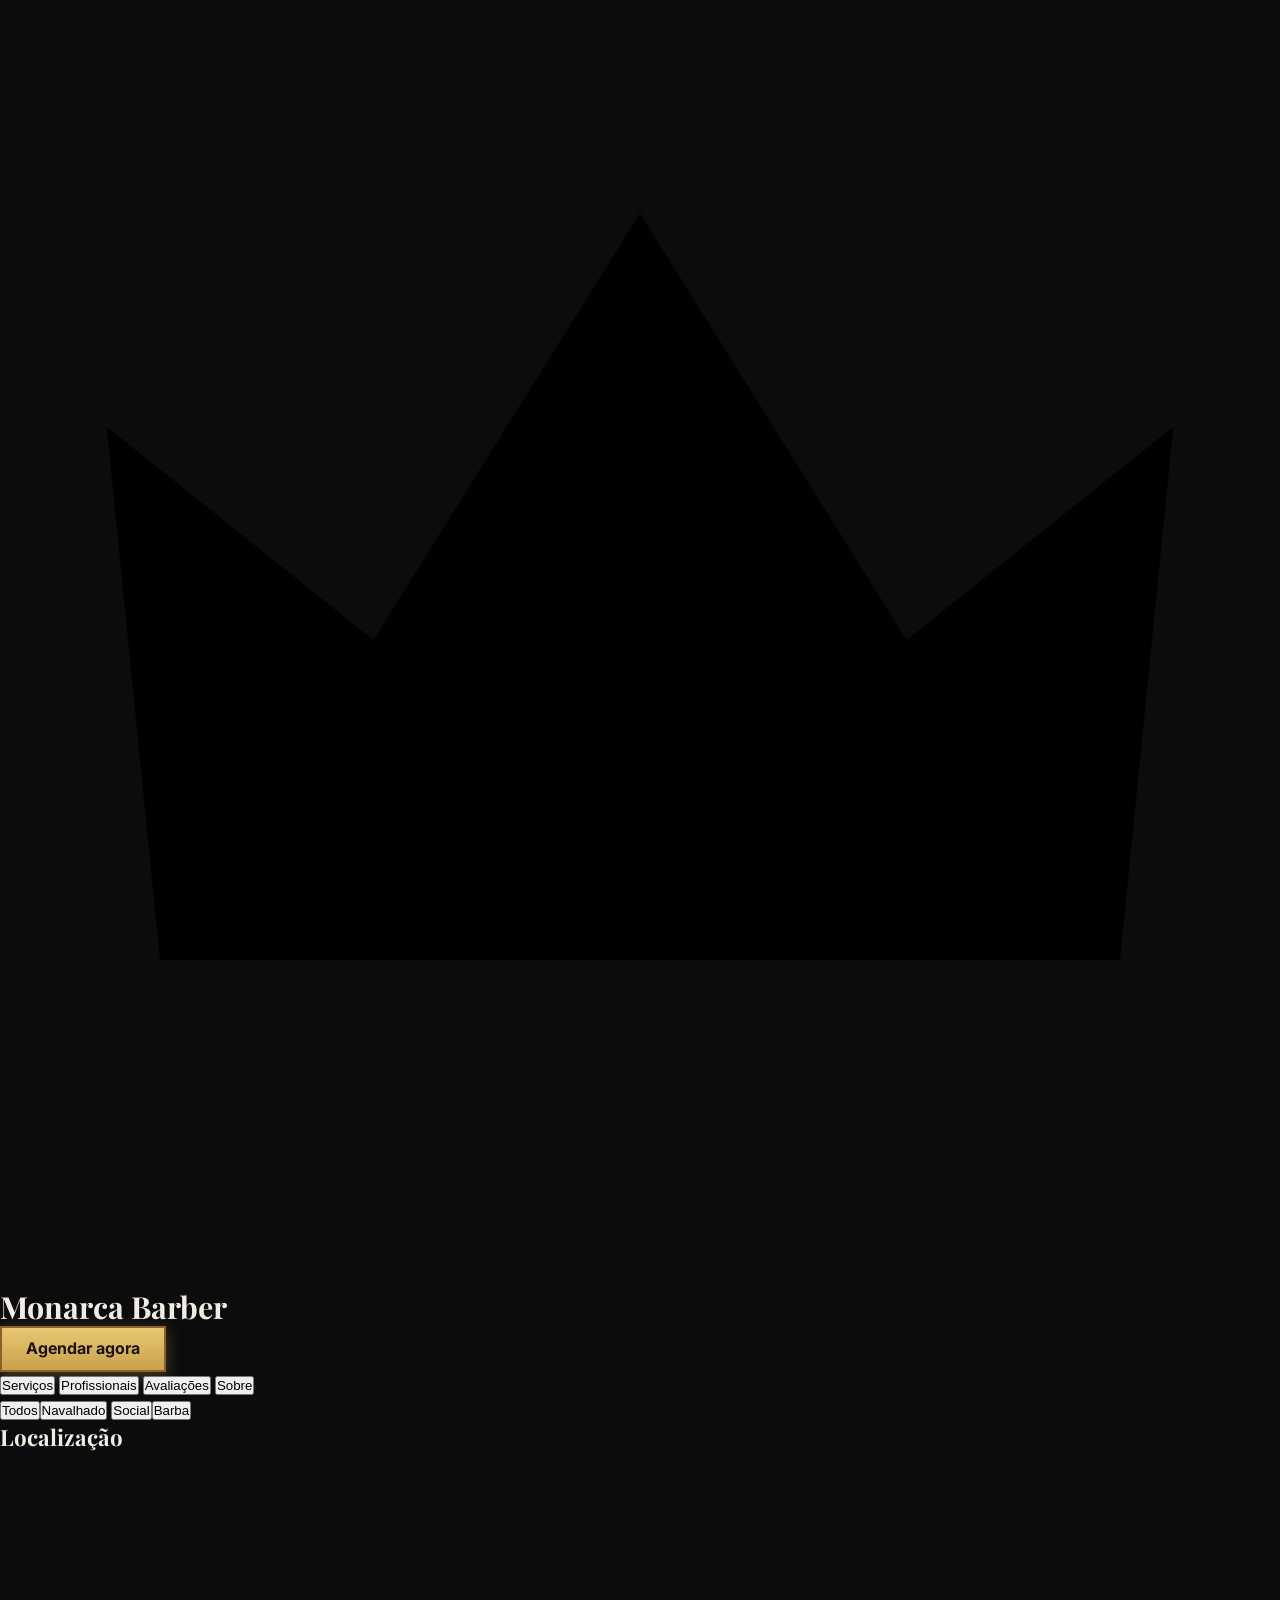
==== HTML/index.html @ f05bb77d "Add files via upload" ====
<!DOCTYPE html>
<html lang="pt-BR">
<head>
    <meta charset="UTF-8">
    <meta name="viewport" content="width=device-width, initial-scale=1, viewport-fit=cover">
    <link rel="icon" href="../IMG/logo.svg"> <!-- isso serve para deixar a logo da barbearia em amostra na aba-->
    <link href="https://fonts.googleapis.com/css2?family=Inter:wght@400;600;700&family=Playfair+Display:wght@600;700&display=swap" rel="stylesheet">
    <link rel="stylesheet" href="../CSS/base.css">
    <link rel="stylesheet" href="../CSS/componentes.css">
    <link rel="stylesheet" href="../CSS/paginas.css">
    <script src="../JAVASCRIPT/tema.js"></script>
    <title> Monarca Barber</title>
    <meta name="description" content="Agende seu corte no Monarca Barber: experiência de barbearia premium com profissionais especializados.">
</head>
<body data-pagina="inicio">
    <main class="pagina">

    <!-- Coluna Principal-->    
    <div>
        <div class="cabecalho-loja">
            <div class="logo-redondo"><svg viewBox="0 0 24 24" fill="currenteColor" aria-hidden="true"><path d="M3 18h18l1-10-5 4-5-8-5 8-5-4z"/></svg></div> <!-- Imagem da coroa da loja em SVG-->
            <div>
                <h1> Monarca Barber</h1>
                <div id="nota-media"></div>
            </div>
            <a class="bnt" id="bnt-agendar" href="login.html">Agendar agora</a>
        </div>
        <span class="selo" id="selo"></span> <!-- isso dq é toda aquela coluna principal que aparece na página inicial, com o nome, foto, avaliação da barbearia e botão de agendar-->

        <!-- Fotos da tela inicial-->
        <div class="galeria-topo" id="galeria-topo"></div>


        <!-- 4 abas/painéis: Serviços, Profissionais, Avaliações e sobre que aparecem logo abaixo das fotos do início-->
        <div class="abas-loja" role="tablist">
            <button role="tab" data-aba="servicos" aria-selected="true">Serviços</button>
            <button role="tab" data-aba="profissionais" aria-selected="false">Profissionais</button>
            <button role="tab" data-aba="avaliacoes" aria-hidden="false">Avaliações</button>
            <button role="tab" data-aba="sobre" aria-hidden="false">Sobre</button>
        </div>
        <!-- Só vai aparecer uma por vez-->
        <section class="painel" id="painel-servicos">
            <div class="filtros">
                <button class="ativo" data-cat="todos">Todos</button><button data-cat="navalhado">Navalhado</button>
                <button data-cat="social">Social</button><button data-cat="barba">Barba</button>
            </div>
        </section>

        <section class="painel" id="painel-profissionais" hidden>
            <div id="lista-profissionais"></div>
        </section>

        <section class="painel" id="painel-avaliacoes" hidden>
            <div class="resumo-notas" id="resumo-notas"></div>
            <p class="suave centro">Apenas clientes com atendimentos concluídos podem avaliar, em <a href="agendamentos.html">Agendamentos</a>.</p>
            <div id="lista-avaliacoes"></div>
        </section>

        <section class="painel" id="painel-sobre" hidden>
            <h2>Sobre a barbearia</h2>
            <p>A Monarca Barber nasceu da vontade de tratar cada cliente como realeza: corte bem feito, ambiente de respeito e horário cumprido. Aqui o tempo do cliente vale tanto quanto o barbeiro.</p>
            <div class="numeros">
                <div><strong data-alvo="8">0</strong>anos de mercado</div>
                <div><strong data-alvo="3500">0</strong>clientes atendidos</div>
                <div><strong data-alvo="12000">0</strong>cortes realizados</div>
            </div>
            <h2>Jonas Nobre, dono e barbeiro</h2>
            <p style="margin-bottom:14px">Curso profissionalizante de Barbeiro, especialização em cortes navalhados, sociais, visagismo e mais de 8 anos de experiência.</p>
            <ul class="trajetoria">
                <li><strong>2018</strong> Curso de barbeiro</li><li><strong>2020</strong> cortes navalhados</li>
                <li><strong>2022</strong> Visagismo e Social</li><li><strong>2024</strong> Abre a Monarca Barber</li>
            </ul>
        </section>
    </div>

    <!-- Cartão Lateral da tela inicial, com a localização, contatos, formas de pagamentos, etc-->
    <aside class="lateral">
        <section>
            <h2>Localização</h2>
            <div class="endereco">
                <span id="texto-endereco"></span>
                <a class="seta-maps" id="link-maps" target="_blank" rel="noopener noferrer" aria-label="Abrir o endereço da barbearia no Google Maps">
                    <svg 
                </a>
            </div>
        </section>

    </aside>

</body>
</html>
---- CSS/base.css ----
/* ===== Base.css -> cores, reset, textos e formulários ===== */

/* Cores do tema escuro (Padrão). */
:root{
  --fundo:#0C0C0D; --fundo2: #232326; --superficie: #18181A; --texto: #F2EDE4; --texto-suave: #A9A398;
  --dourado:#C9A24B; --dourado-escuro: #8E5F26; --vinho: #7A1F2B; --verde: #1F7A4D;
  --borda: rgba(255,255,255,.12); --sombra:0 6px 18px rgba(0,0,0,.45);
}
/* Cores do tema claro. */
[data-theme="light"]{
  --fundo:#FAF7F0; --fundo2:#EFE9DA; --superficie:#FFFFFF; --texto:#1C1C1E; --texto-suave:#5A5348;
  --dourado:#A8801F; --dourado-escuro:#6F5413; --borda:rgba(0,0,0,.14); --sombra:.0 6px 18px rgba(0,0,0,.14);
}

/* Reset: tira as margens padrão do navegador e define box-sizing para border-box */
*{box-sizing:border-box;margin:0;padding:0;}
html{scroll-behavior:smooth} /* deixa mais suave na hora de rolar a tela */
body{font-family:Inter, system-ui, sans-serif; background:var(--fundo); color:var(--texto); line-height:1.6; padding-bottom:96px; transition:background .3s, color .3s;} 
/* Plano A, B e C de fontes, cor de fundo, cor da letra, a altura de cada linha, barra de baixo não cobrir o final da página e fazer a troca de cor ser suave */

/* Textos */
h1, h2, h3{font-family: 'Playfair display', Georgia, serif; line-height:1.25} /* aqui eu tô basicamente dizendo como cada um deve ser exibido: como por exemplo a fonte, o tamanho, a proporção máxima, etc */
h1{font-size:1.9rem}
h2{font-size:1.4rem;margin-bottom:14px}
h3{font: size 1.05rem;}
a{color:var(--dourado)}
img{max-width:100%; display:block}
.suave{color:var(--texto-suave)}
.centro{text-align:center}
:focus-visible{outline:3px solid var(--dourado); outline-offset:2px}

/* Formulários */
label{display:block; text-align:left; font-weight: 600; margin:14px 0 6px} /* Aqui serve para estilizar as etiquetas dos campos de formulário: usei o block para ocupar a linha inteira, alinho o texto à esquerda, adicionei um "semi-negrito" e os 3 últimos atalhos servem para adicionar espaçamentos */
input{width: 100%; min-height: 46px; padding:0 14px; border-radius: 10px; border: 2px solid var(--borda); background:var(--fundo); color:var(--texto); font: inherit} /* Aqui eu tô estilizando todos os campos de digitar do site: 
Coloquei para o campo ocupar toda a largura da caixa onde está, a altura mínima, o espaço interno (entre a borda e o texto digitado), arredondar os cantos, a borda, a cor dentro do campo, a cor do texto e mandei o campo copiar a fonte, o tamanho e o peso do elemento onde ele está para ficar igual ao resto do site. */
.erro{display:block; text-align: left; color:#ff7b7b; font-size:.85rem; min-height:1.2em; margin-top: 4px} /* Isso dq serve basicamente para configurar a mensagem de erro quando você coloca um email ou senha inválidos e conversa diretamente com o login.js e o login.html*/
[data-theme="light"] .erro{color:#b3261e} /* e por final, só pra mudar a cor do erro dependendo de qual tema estiver ativo */
---- CSS/componentes.css ----
/* ===== Componentes: peças usadas em várias partes do site ===== */

/* ===== Botão principal: gradientes dourado, borda e brilho ===== */

.bnt{display:inline-flex;align-items:center;justify-content:center;gap:8px;min-height:46px;padding:0 24px;border: 2px solid var(--dourado-escuro);background:linear-gradient(180deg,#E8C772,#C9A24B);color:#1A1306;font:inherit;font-weight:700;cursor:pointer;text-decoration:none;box-shadow:0 4px 16px rgba(201,162,75,.35);transition:transform .15s,box-shadow .15s}
/* esse .bnt eu estou configurando praticamente tudo: alinhamento, tamanho, espaçamento, borda, cores, fonte, cursor, sombra e animação. Qlqr elemento que tiver a class="bnt" ira receber essas configs */
.bnt-hover{transform:translateY(-2px);box-shadow:0 6px 18px rgba(201,162,75,.5)}
/* aqui é a animação do botão, quando o mouse passa por cima, ele sobe 2px e a sombra aumenta */
.bnt:active{transform:translateY(1px)}
.bnt-vinho{background:linear-gradient(180deg,#A12F3F, var(--vinho));border-color:#4D1219;color:#fff;box-shadow:0 4px 14px rgba(122,31,43,.4);}
.bnt-contorno{background:transparent;color:var(--dourado);border-color:var(--dourado);box-shadow:none}
.bnt-pequeno{min-height:38px;padding:0 16px;font-size:.9rem}
.bnt-icone{display:inline-flex;align-items:center;justify-content:center;width:44px;height:44px;border-radius:50%;border:1px solid var(--borda);background:var(--superficie);color:var(--texto);cursor:pointer;font-size:1.1rem}
.bnt-icone svg{width:20px;height:20px;}
.bnt-icone:hover{border-color:var(--dourado)}

/* Topo: Logo, links, tema e botão de usuário */
.topo{position:sticky;top:0;z-index:50;display:flex;align-items:center;justify-content:space-between;gap:14px;padding:10px 24px;background:var(--fundo);border-bottom:1px solid var(--borda)}
.topo-esquerda{display:flex;align-items:center;gap:28px}
.logo{display:flex;align-items:center;gap:8px;font:700 1.1rem 'Playfair Display', Georgia, serif;color:var(--dourado);text-decoration:none}
.logo svg{width:30px;height:30px}
.topo-links{display:none;gap:22px}
.topo-links a{color:var(--texto);text-decoration:none;font-size:.95rem;padding: 6px 0;border-bottom:2px solid transparent}
.topo-links a:hover,.topo-links a[aria-current="page"]{border-color:var(--dourado)}
@media(min-width: 768px){.topo-links{display:flex}}
.acoes{display:flex;gap:10px;align-items:center}
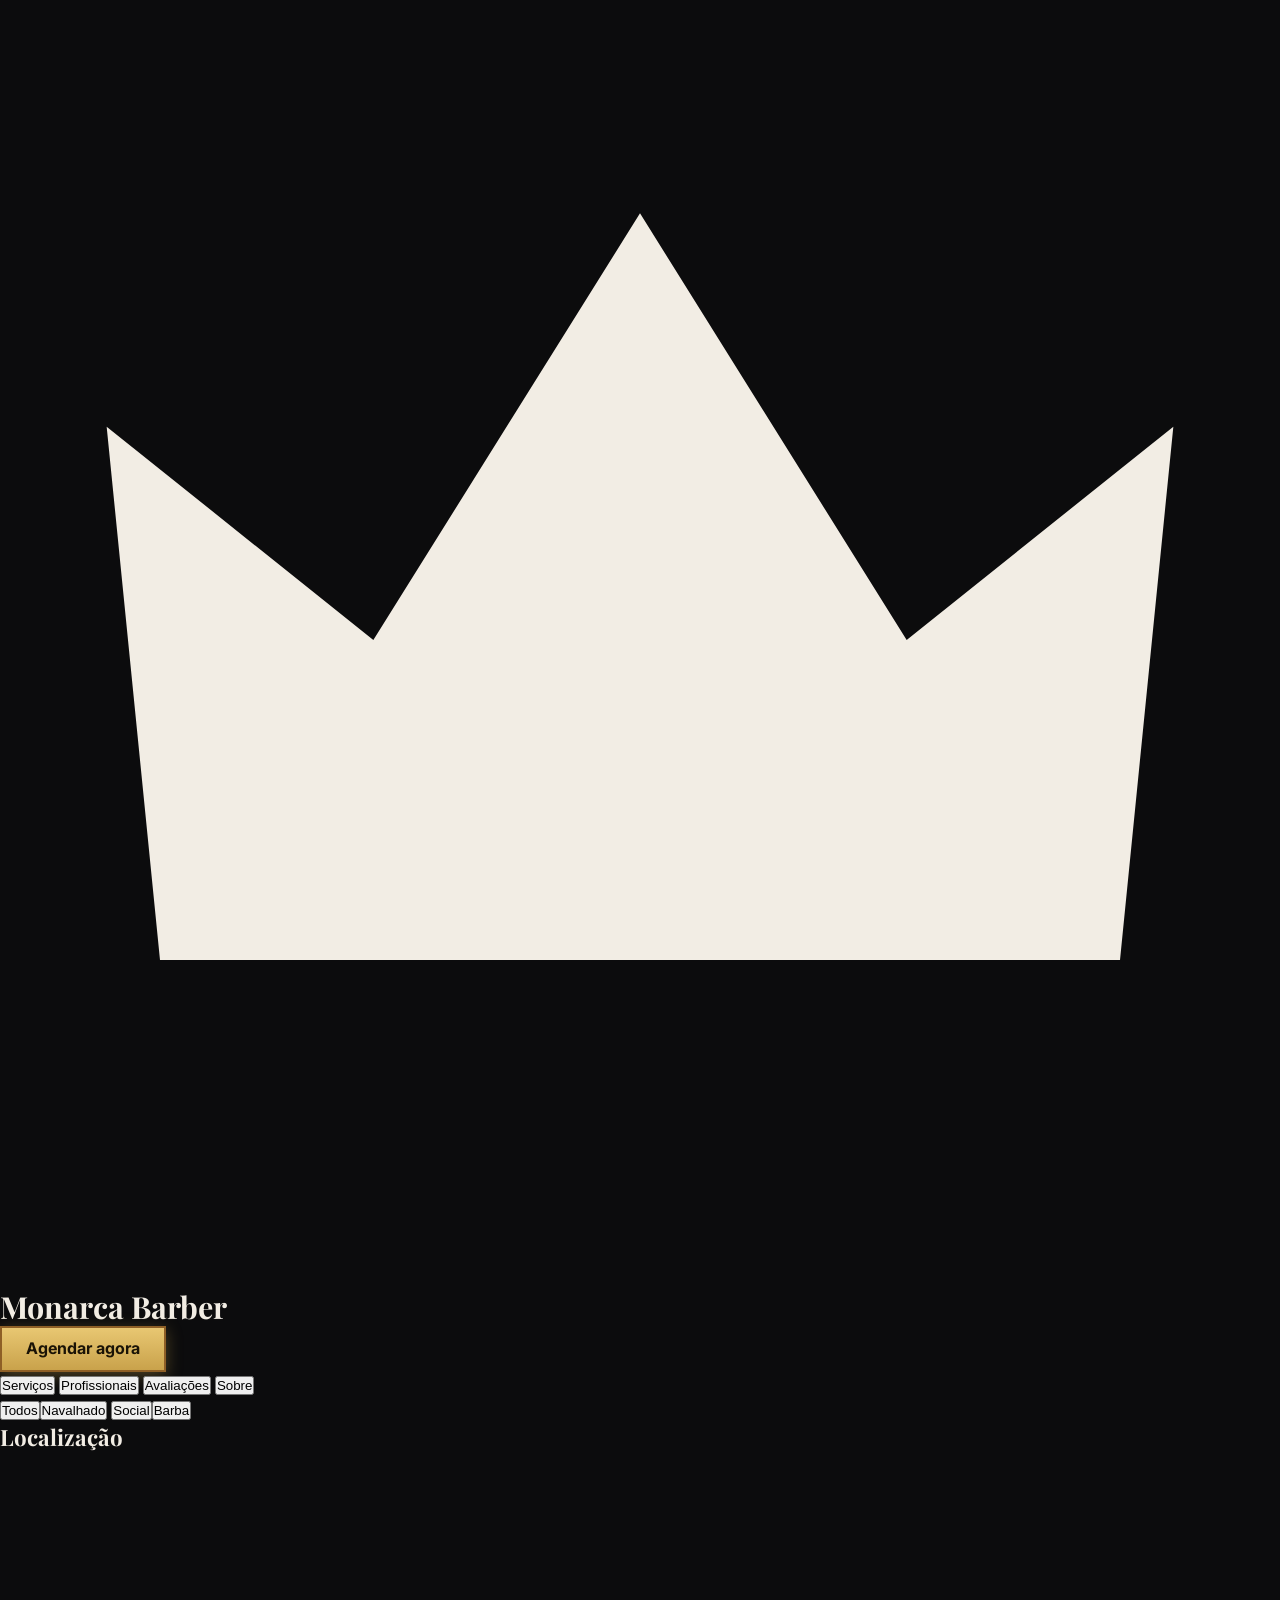
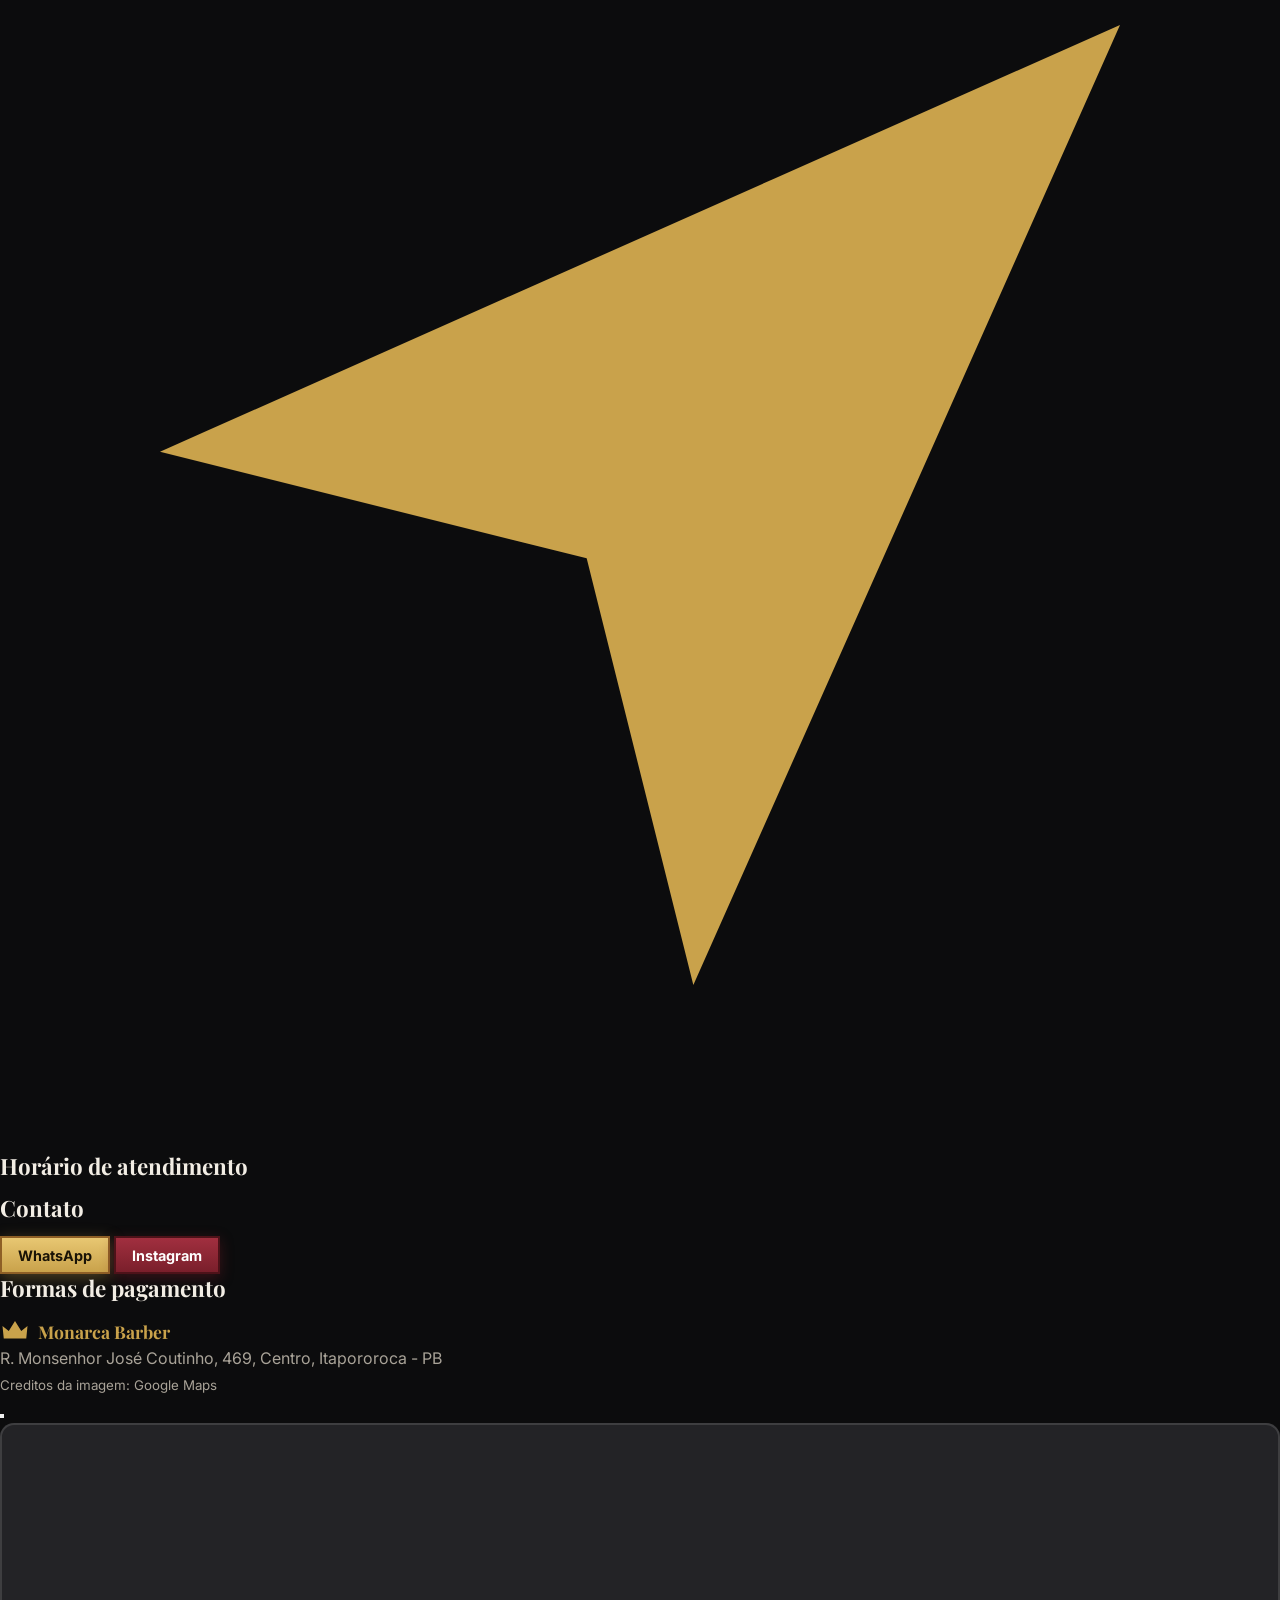
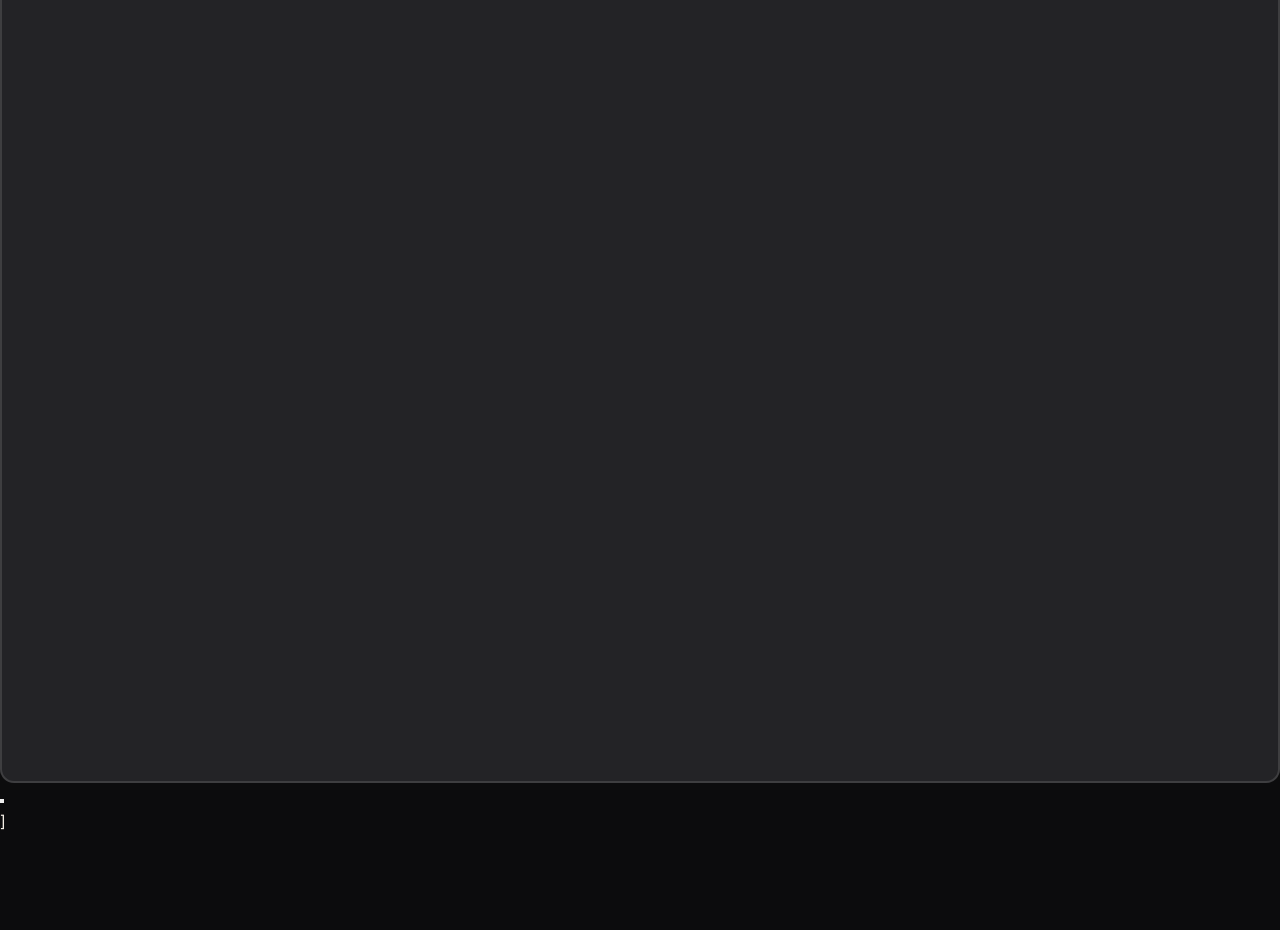
==== commit d0027ee8: "Atualizações do projeto" ====
--- a/HTML/index.html
+++ b/HTML/index.html
@@ -18,7 +18,7 @@
     <!-- Coluna Principal-->    
     <div>
         <div class="cabecalho-loja">
-            <div class="logo-redondo"><svg viewBox="0 0 24 24" fill="currenteColor" aria-hidden="true"><path d="M3 18h18l1-10-5 4-5-8-5 8-5-4z"/></svg></div> <!-- Imagem da coroa da loja em SVG-->
+            <div class="logo-redondo"><svg viewBox="0 0 24 24" fill="currentColor" aria-hidden="true"><path d="M3 18h18l1-10-5 4-5-8-5 8-5-4z"/></svg></div> <!-- Imagem da coroa da loja em SVG-->
             <div>
                 <h1> Monarca Barber</h1>
                 <div id="nota-media"></div>
@@ -80,12 +80,37 @@
             <div class="endereco">
                 <span id="texto-endereco"></span>
                 <a class="seta-maps" id="link-maps" target="_blank" rel="noopener noferrer" aria-label="Abrir o endereço da barbearia no Google Maps">
-                    <svg 
+                    <svg viewBox="0 0 24 24" fill="currentColor" aria-hidden="true"><path d="M3 11l18-8-8 18-2-8z"/></svg>
                 </a>
             </div>
         </section>
+        <section><h2>Horário de atendimento</h2><div id="lista-horarios"></div></section>
+        <section>
+            <h2>Contato</h2>
+            <div class="contatos">
+                <a class="bnt bnt-pequeno" id="link-whats" target="_blank" rel="noopener noferrer">WhatsApp</a>
+                <a class="bnt bnt-vinho bnt-pequeno" id="link-insta" target="_blank" rel="noopener noferrer">Instagram</a>
+            </div>
+        </section>
+        <section><h2>Formas de pagamento</h2><div class="chips" id="lista-pagamentos"></div></section>
+    </aside>
+    </main>
 
-    </aside>
+    <footer class="rodape">
+        <div class="logo"><svg viewBox="0 0 24 24" fill="currentColor" aria-hidden="true"><path d="M3 18h18l1-10-5 4-5-8-5 8-5-4z"/></svg>Monarca Barber</div>
+        <p class="suave">R. Monsenhor José Coutinho, 469, Centro, Itapororoca - PB</p>
+        <p class="suave"><small>Creditos da imagem: Google Maps</small></p>
+    </footer>
 
+    <div class="lightBox" id="lightBox" role="dialog" aria-label="Foto Ampliada">
+        <button class="ant" aria-label="Foto anterior"></button><div class="foto-box"></div><button class="prox" aria-label="Próxima foto"></button>
+    </div>
+
+    <script src="../JAVASCRIPT/armazenamento.js"></script>]
+    <script src="../JAVASCRIPT/dados.js"></script>
+    <script src="../JAVASCRIPT/auth.js"></script>
+    <script src="../JAVASCRIPT/topo.js"></script>
+    <script src="../JAVASCRIPT/nav.js"></script>
+    <script src="../JAVASCRIPT/home.js"></script>
 </body>
 </html>
--- a/CSS/componentes.css
+++ b/CSS/componentes.css
@@ -25,3 +25,34 @@
 @media(min-width: 768px){.topo-links{display:flex}}
 .acoes{display:flex;gap:10px;align-items:center}
 
+/* Botão de usuário em formato de pílula (com o avatar) */
+.pilula{display: inline-flex;align-items: center;gap: 8px;min-height: 46px;padding: 4px 18px 4px 6px;border-radius: 30px;border: 1px solid var(--borda);background: var(--superficie);color: var(--texto);font: inherit;font-weight: 600;text-decoration: none;cursor: pointer}
+.pilula:hover{border-color: var(--dourado)}
+.avatar{display: grid;place-items: center;width: 36px;height: 36px;border-radius: 50%;background: var(--dourado);color: #1A1306;font-weight: 700}
+.dropdown{position: relative}
+.dropdown-lista{display: none;position: absolute;right: 0;top: 100%;margin-top: 8px;min-height: 170px;background: var(--superficie);border: 1px solid var(--borda);border-radius: 12px;box-shadow: var(--sombra);overflow: hidden}
+.dropdown.aberto .dropdown-lista{display: block}
+.dropdown-lista a,.dropdown-lista button{display: block;width: 100%;padding: 12px 16px;background: none;border: 0;color: var(--texto);text-align: left;text-decoration: none;font: inherit;cursor: pointer}
+.dropdown-lista a:hover, .dropdown-lista button:hover{background: var(--fundo2)}
+
+
+/* Muldura de foto */
+.foto-box{position: relative;width: 100%;aspect-ratio: 4/3;border-radius: 14px;border: 2px solid var(--borda);background: var(--fundo2);overflow: hidden}
+.foto-box img{width: 100%;height: 100%;object-fit: cover}
+.chip{display: inline-block;padding: 8px 16px;border-radius: 20px;background: var(--fundo2);font-size: 9rem}
+.estrelas{color: var(--dourado);letter-spacing: 2px}
+
+/* Aviso */
+.aviso{position: fixed;left: 50%;bottom: 110px;transform: translateX(-50%);background: var(--superficie);border: 2px solid var(--dourado);padding: 12px 20px;border-radius: 12px;box-shadow: var(--sombra);z-index: 90}
+
+/* Barra flutuante com 3 abas */
+.barra{position: fixed;z-index: 60;bottom: 0;left: 0;right: 0;display: flex;justify-content: space-around;background: var(--superficie);border-top: 1px solid var(--dourado);padding: 6px 0 calc(6px + env(safe-area-inset-bottom))}
+.barra a{display: flex;flex-direction: column;align-items: center;min-height: 48px;padding: 6px 18px;border-radius: 12px;font-size: .75rem;color: var(--texto);text-decoration: none}
+.barra svg{width: 22px;height: 22px}
+.barra a[arial-current="page"]{background: var(--dourado);color: #1A1306;font-weight: 700}
+@media(min-width: 800px){.barra{left: 50%;right: auto;transform: translateX(-50%);bottom: 18px;gap: 6px;padding: 6px 10px;border: 1px solid var(--dourado);border-radius: 40px;box-shadow: var(--sombra)}.barra a{border-radius: 30px}}
+
+
+
+
+
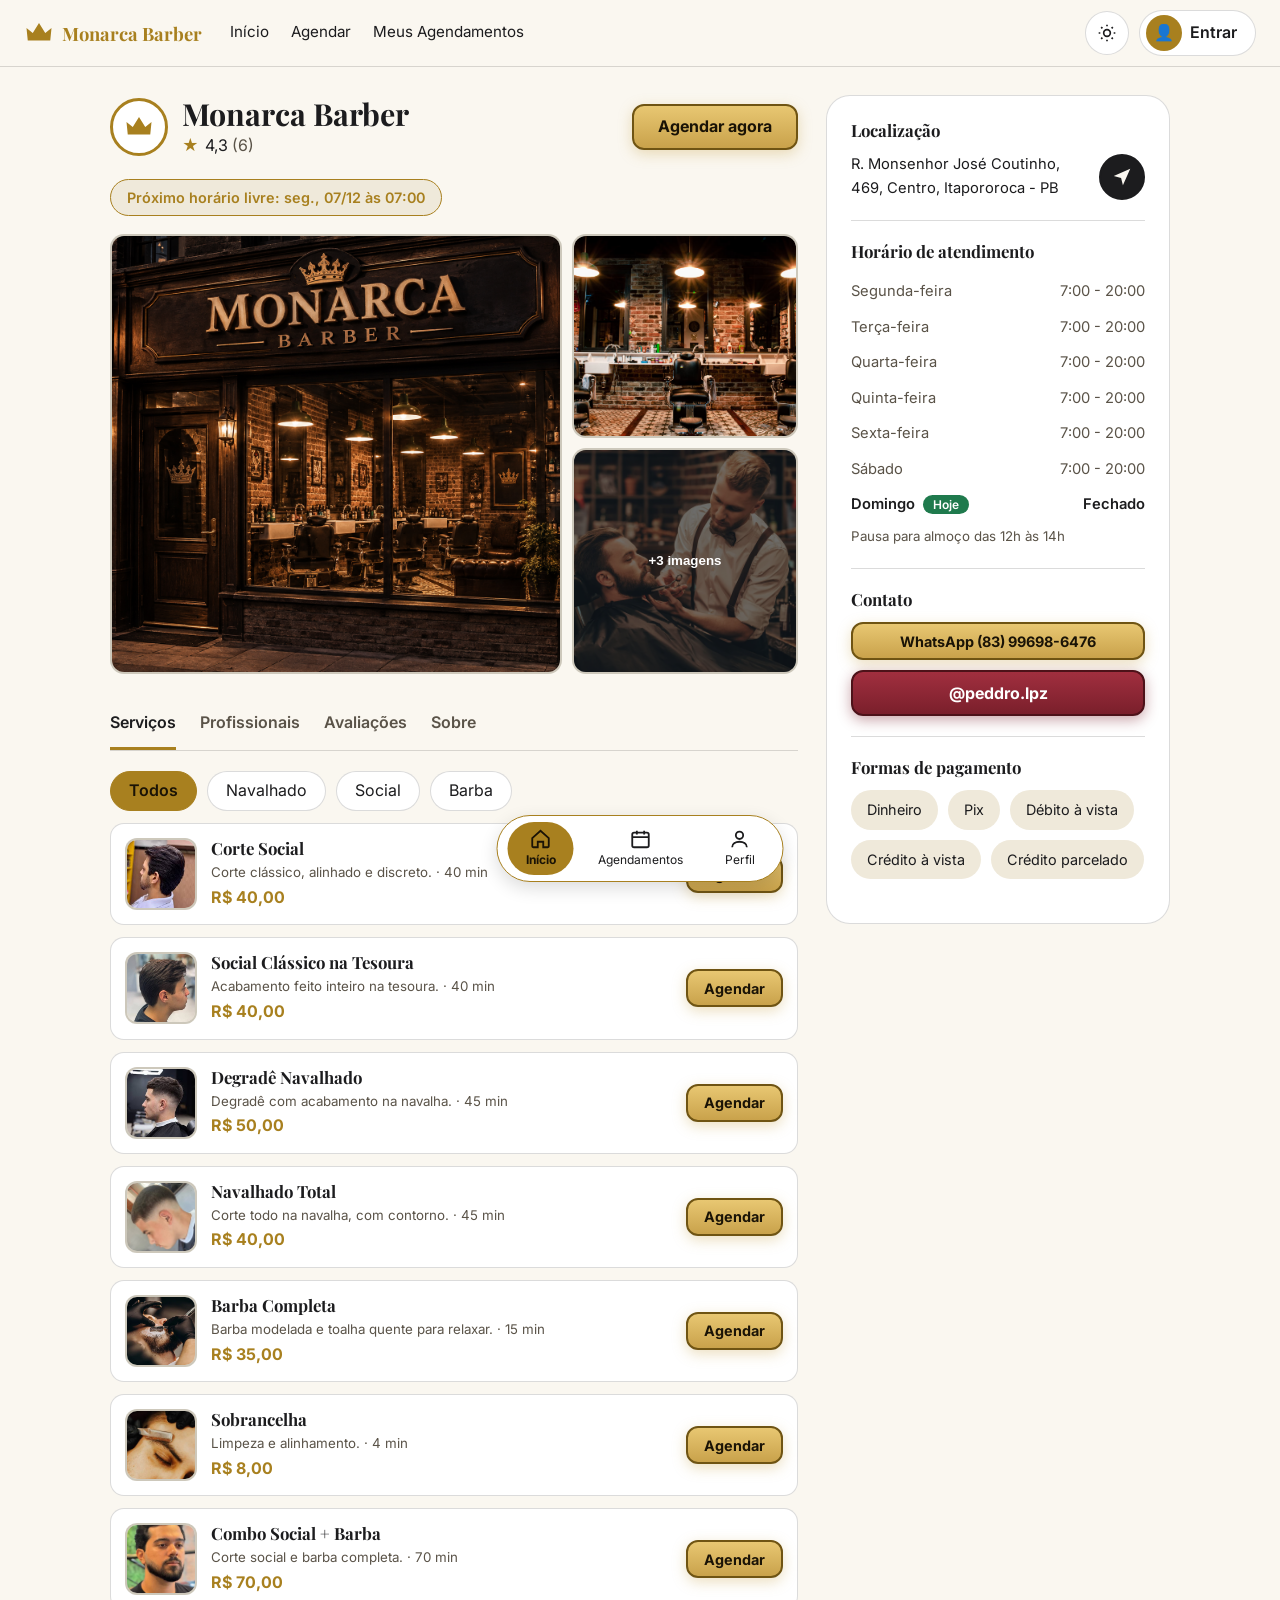
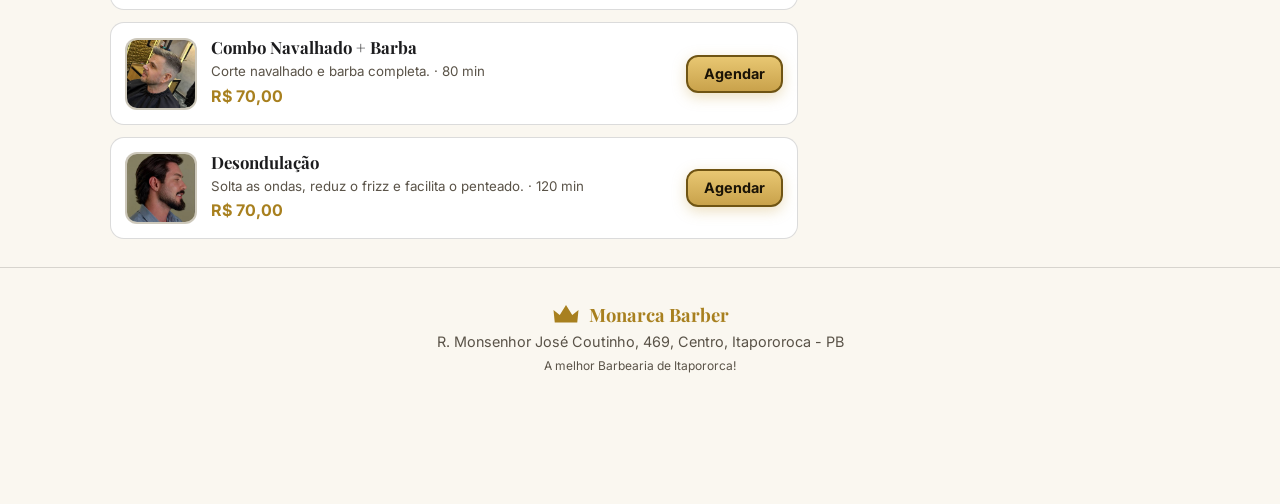
==== commit 34a52898: "Remove painel admin e conta demo, adiciona páginas e imagens" ====
--- a/HTML/index.html
+++ b/HTML/index.html
@@ -23,13 +23,12 @@
                 <h1> Monarca Barber</h1>
                 <div id="nota-media"></div>
             </div>
-            <a class="bnt" id="bnt-agendar" href="login.html">Agendar agora</a>
+            <a class="btn" id="btn-agendar" href="login.html">Agendar agora</a>
         </div>
         <span class="selo" id="selo"></span> <!-- isso dq é toda aquela coluna principal que aparece na página inicial, com o nome, foto, avaliação da barbearia e botão de agendar-->
 
         <!-- Fotos da tela inicial-->
         <div class="galeria-topo" id="galeria-topo"></div>
-
 
         <!-- 4 abas/painéis: Serviços, Profissionais, Avaliações e sobre que aparecem logo abaixo das fotos do início-->
         <div class="abas-loja" role="tablist">
@@ -44,6 +43,7 @@
                 <button class="ativo" data-cat="todos">Todos</button><button data-cat="navalhado">Navalhado</button>
                 <button data-cat="social">Social</button><button data-cat="barba">Barba</button>
             </div>
+            <div id="lista-servicos"></div>
         </section>
 
         <section class="painel" id="painel-profissionais" hidden>
@@ -58,7 +58,7 @@
 
         <section class="painel" id="painel-sobre" hidden>
             <h2>Sobre a barbearia</h2>
-            <p>A Monarca Barber nasceu da vontade de tratar cada cliente como realeza: corte bem feito, ambiente de respeito e horário cumprido. Aqui o tempo do cliente vale tanto quanto o barbeiro.</p>
+            <p>A Monarca Barber nasceu da vontade de tratar cada cliente como realeza: corte bem feito, ambiente de respeito e horário cumprido. Aqui o tempo do cliente vale tanto quanto o do barbeiro.</p>
             <div class="numeros">
                 <div><strong data-alvo="8">0</strong>anos de mercado</div>
                 <div><strong data-alvo="3500">0</strong>clientes atendidos</div>
@@ -88,8 +88,8 @@
         <section>
             <h2>Contato</h2>
             <div class="contatos">
-                <a class="bnt bnt-pequeno" id="link-whats" target="_blank" rel="noopener noferrer">WhatsApp</a>
-                <a class="bnt bnt-vinho bnt-pequeno" id="link-insta" target="_blank" rel="noopener noferrer">Instagram</a>
+                <a class="btn btn-pequeno" id="link-whats" target="_blank" rel="noopener noferrer">WhatsApp</a>
+                <a class="btn btn-vinho bnt-pequeno" id="link-insta" target="_blank" rel="noopener noferrer">Instagram</a>
             </div>
         </section>
         <section><h2>Formas de pagamento</h2><div class="chips" id="lista-pagamentos"></div></section>
@@ -97,20 +97,20 @@
     </main>
 
     <footer class="rodape">
-        <div class="logo"><svg viewBox="0 0 24 24" fill="currentColor" aria-hidden="true"><path d="M3 18h18l1-10-5 4-5-8-5 8-5-4z"/></svg>Monarca Barber</div>
-        <p class="suave">R. Monsenhor José Coutinho, 469, Centro, Itapororoca - PB</p>
-        <p class="suave"><small>Creditos da imagem: Google Maps</small></p>
-    </footer>
+    <div class="logo"><svg viewBox="0 0 24 24" fill="currentColor" aria-hidden="true"><path d="M3 18h18l1-10-5 4-5-8-5 8-5-4z"/></svg>Monarca Barber</div>
+    <p class="suave">R. Monsenhor José Coutinho, 469, Centro, Itapororoca - PB</p>
+    <p class="suave"><small>A melhor Barbearia de Itapororca!</small></p>
+  </footer>
 
-    <div class="lightBox" id="lightBox" role="dialog" aria-label="Foto Ampliada">
-        <button class="ant" aria-label="Foto anterior"></button><div class="foto-box"></div><button class="prox" aria-label="Próxima foto"></button>
-    </div>
+  <div class="lightbox" id="lightbox" role="dialog" aria-label="Foto ampliada">
+    <button class="ant" aria-label="Foto anterior">‹</button><div class="foto-box"></div><button class="prox" aria-label="Próxima foto">›</button>
+  </div>
 
-    <script src="../JAVASCRIPT/armazenamento.js"></script>]
-    <script src="../JAVASCRIPT/dados.js"></script>
-    <script src="../JAVASCRIPT/auth.js"></script>
-    <script src="../JAVASCRIPT/topo.js"></script>
-    <script src="../JAVASCRIPT/nav.js"></script>
-    <script src="../JAVASCRIPT/home.js"></script>
+  <script src="../JAVASCRIPT/armazenamento.js"></script>
+  <script src="../JAVASCRIPT/dados.js"></script>
+  <script src="../JAVASCRIPT/auth.js"></script>
+  <script src="../JAVASCRIPT/topo.js"></script>
+  <script src="../JAVASCRIPT/nav.js"></script>
+  <script src="../JAVASCRIPT/home.js"></script>
 </body>
 </html>
--- a/CSS/base.css
+++ b/CSS/base.css
@@ -1,37 +1,36 @@
-/* ===== Base.css -> cores, reset, textos e formulários ===== */
+/* ===== BASE: cores, reset, textos e formulários ===== */
 
-/* Cores do tema escuro (Padrão). */
+/* Cores do tema escuro (padrão). Para mudar uma cor do site inteiro, mude aqui */
 :root{
-  --fundo:#0C0C0D; --fundo2: #232326; --superficie: #18181A; --texto: #F2EDE4; --texto-suave: #A9A398;
-  --dourado:#C9A24B; --dourado-escuro: #8E5F26; --vinho: #7A1F2B; --verde: #1F7A4D;
-  --borda: rgba(255,255,255,.12); --sombra:0 6px 18px rgba(0,0,0,.45);
+  --fundo:#0C0C0D; --fundo2:#232326; --superficie:#18181A; --texto:#F2EDE4; --texto-suave:#A9A398;
+  --dourado:#C9A24B; --dourado-escuro:#8E6F26; --vinho:#7A1F2B; --verde:#1F7A4D;
+  --borda:rgba(255,255,255,.12); --sombra:0 6px 18px rgba(0,0,0,.45);
 }
-/* Cores do tema claro. */
+/* Cores do tema claro: o JavaScript só troca o data-theme e estas cores entram no lugar */
 [data-theme="light"]{
   --fundo:#FAF7F0; --fundo2:#EFE9DA; --superficie:#FFFFFF; --texto:#1C1C1E; --texto-suave:#5A5348;
-  --dourado:#A8801F; --dourado-escuro:#6F5413; --borda:rgba(0,0,0,.14); --sombra:.0 6px 18px rgba(0,0,0,.14);
+  --dourado:#A8801F; --dourado-escuro:#6F5413; --borda:rgba(0,0,0,.14); --sombra:0 6px 18px rgba(0,0,0,.14);
 }
 
-/* Reset: tira as margens padrão do navegador e define box-sizing para border-box */
-*{box-sizing:border-box;margin:0;padding:0;}
-html{scroll-behavior:smooth} /* deixa mais suave na hora de rolar a tela */
-body{font-family:Inter, system-ui, sans-serif; background:var(--fundo); color:var(--texto); line-height:1.6; padding-bottom:96px; transition:background .3s, color .3s;} 
-/* Plano A, B e C de fontes, cor de fundo, cor da letra, a altura de cada linha, barra de baixo não cobrir o final da página e fazer a troca de cor ser suave */
+/* Reset: tira as margens padrão do navegador */
+*{box-sizing:border-box;margin:0;padding:0}
+html{scroll-behavior:smooth}
+body{font-family:Inter,system-ui,sans-serif;background:var(--fundo);color:var(--texto);line-height:1.6;padding-bottom:96px;transition:background .3s,color .3s}
 
 /* Textos */
-h1, h2, h3{font-family: 'Playfair display', Georgia, serif; line-height:1.25} /* aqui eu tô basicamente dizendo como cada um deve ser exibido: como por exemplo a fonte, o tamanho, a proporção máxima, etc */
+h1,h2,h3{font-family:'Playfair Display',Georgia,serif;line-height:1.25}
 h1{font-size:1.9rem}
 h2{font-size:1.4rem;margin-bottom:14px}
-h3{font: size 1.05rem;}
+h3{font-size:1.05rem}
 a{color:var(--dourado)}
-img{max-width:100%; display:block}
+img{max-width:100%;display:block}
 .suave{color:var(--texto-suave)}
 .centro{text-align:center}
-:focus-visible{outline:3px solid var(--dourado); outline-offset:2px}
+:focus-visible{outline:3px solid var(--dourado);outline-offset:2px}
 
 /* Formulários */
-label{display:block; text-align:left; font-weight: 600; margin:14px 0 6px} /* Aqui serve para estilizar as etiquetas dos campos de formulário: usei o block para ocupar a linha inteira, alinho o texto à esquerda, adicionei um "semi-negrito" e os 3 últimos atalhos servem para adicionar espaçamentos */
-input{width: 100%; min-height: 46px; padding:0 14px; border-radius: 10px; border: 2px solid var(--borda); background:var(--fundo); color:var(--texto); font: inherit} /* Aqui eu tô estilizando todos os campos de digitar do site: 
-Coloquei para o campo ocupar toda a largura da caixa onde está, a altura mínima, o espaço interno (entre a borda e o texto digitado), arredondar os cantos, a borda, a cor dentro do campo, a cor do texto e mandei o campo copiar a fonte, o tamanho e o peso do elemento onde ele está para ficar igual ao resto do site. */
-.erro{display:block; text-align: left; color:#ff7b7b; font-size:.85rem; min-height:1.2em; margin-top: 4px} /* Isso dq serve basicamente para configurar a mensagem de erro quando você coloca um email ou senha inválidos e conversa diretamente com o login.js e o login.html*/
-[data-theme="light"] .erro{color:#b3261e} /* e por final, só pra mudar a cor do erro dependendo de qual tema estiver ativo */
+label{display:block;text-align:left;font-weight:600;margin:14px 0 6px}
+input{width:100%;min-height:46px;padding:0 14px;border-radius:10px;border:2px solid var(--borda);background:var(--fundo);color:var(--texto);font:inherit}
+input:focus{border-color:var(--dourado);outline:none}
+.erro{display:block;text-align:left;color:#ff7b7b;font-size:.85rem;min-height:1.2em;margin-top:4px}
+[data-theme="light"] .erro{color:#b3261e}
--- a/CSS/componentes.css
+++ b/CSS/componentes.css
@@ -1,58 +1,52 @@
-/* ===== Componentes: peças usadas em várias partes do site ===== */
+/* ===== COMPONENTES: peças usadas em várias páginas ===== */
 
-/* ===== Botão principal: gradientes dourado, borda e brilho ===== */
+/* Botão principal: gradiente dourado, borda e brilho */
+.btn{display:inline-flex;align-items:center;justify-content:center;gap:8px;min-height:46px;padding:0 24px;border-radius:12px;border:2px solid var(--dourado-escuro);background:linear-gradient(180deg,#E8C772,#C9A24B);color:#1A1306;font:inherit;font-weight:700;cursor:pointer;text-decoration:none;box-shadow:0 4px 14px rgba(201,162,75,.35);transition:transform .15s,box-shadow .15s}
+.btn:hover{transform:translateY(-2px);box-shadow:0 6px 18px rgba(201,162,75,.5)}
+.btn:active{transform:translateY(1px)}
+.btn-vinho{background:linear-gradient(180deg,#A12F3F,var(--vinho));border-color:#4D1219;color:#fff;box-shadow:0 4px 14px rgba(122,31,43,.4)}
+.btn-contorno{background:transparent;color:var(--dourado);border-color:var(--dourado);box-shadow:none}
+.btn-pequeno{min-height:38px;padding:0 16px;font-size:.9rem}
+.btn-icone{display:inline-flex;align-items:center;justify-content:center;width:44px;height:44px;border-radius:50%;border:1px solid var(--borda);background:var(--superficie);color:var(--texto);cursor:pointer;font-size:1.1rem}
+.btn-icone svg{width:20px;height:20px}
+.btn-icone:hover{border-color:var(--dourado)}
 
-.bnt{display:inline-flex;align-items:center;justify-content:center;gap:8px;min-height:46px;padding:0 24px;border: 2px solid var(--dourado-escuro);background:linear-gradient(180deg,#E8C772,#C9A24B);color:#1A1306;font:inherit;font-weight:700;cursor:pointer;text-decoration:none;box-shadow:0 4px 16px rgba(201,162,75,.35);transition:transform .15s,box-shadow .15s}
-/* esse .bnt eu estou configurando praticamente tudo: alinhamento, tamanho, espaçamento, borda, cores, fonte, cursor, sombra e animação. Qlqr elemento que tiver a class="bnt" ira receber essas configs */
-.bnt-hover{transform:translateY(-2px);box-shadow:0 6px 18px rgba(201,162,75,.5)}
-/* aqui é a animação do botão, quando o mouse passa por cima, ele sobe 2px e a sombra aumenta */
-.bnt:active{transform:translateY(1px)}
-.bnt-vinho{background:linear-gradient(180deg,#A12F3F, var(--vinho));border-color:#4D1219;color:#fff;box-shadow:0 4px 14px rgba(122,31,43,.4);}
-.bnt-contorno{background:transparent;color:var(--dourado);border-color:var(--dourado);box-shadow:none}
-.bnt-pequeno{min-height:38px;padding:0 16px;font-size:.9rem}
-.bnt-icone{display:inline-flex;align-items:center;justify-content:center;width:44px;height:44px;border-radius:50%;border:1px solid var(--borda);background:var(--superficie);color:var(--texto);cursor:pointer;font-size:1.1rem}
-.bnt-icone svg{width:20px;height:20px;}
-.bnt-icone:hover{border-color:var(--dourado)}
-
-/* Topo: Logo, links, tema e botão de usuário */
+/* Topo: logo, links, tema e botão do usuário */
 .topo{position:sticky;top:0;z-index:50;display:flex;align-items:center;justify-content:space-between;gap:14px;padding:10px 24px;background:var(--fundo);border-bottom:1px solid var(--borda)}
 .topo-esquerda{display:flex;align-items:center;gap:28px}
-.logo{display:flex;align-items:center;gap:8px;font:700 1.1rem 'Playfair Display', Georgia, serif;color:var(--dourado);text-decoration:none}
+.logo{display:flex;align-items:center;gap:8px;font:700 1.15rem 'Playfair Display',Georgia,serif;color:var(--dourado);text-decoration:none}
 .logo svg{width:30px;height:30px}
 .topo-links{display:none;gap:22px}
-.topo-links a{color:var(--texto);text-decoration:none;font-size:.95rem;padding: 6px 0;border-bottom:2px solid transparent}
+.topo-links a{color:var(--texto);text-decoration:none;font-size:.95rem;padding:6px 0;border-bottom:2px solid transparent}
 .topo-links a:hover,.topo-links a[aria-current="page"]{border-color:var(--dourado)}
-@media(min-width: 768px){.topo-links{display:flex}}
+@media(min-width:760px){.topo-links{display:flex}}
 .acoes{display:flex;gap:10px;align-items:center}
 
-/* Botão de usuário em formato de pílula (com o avatar) */
-.pilula{display: inline-flex;align-items: center;gap: 8px;min-height: 46px;padding: 4px 18px 4px 6px;border-radius: 30px;border: 1px solid var(--borda);background: var(--superficie);color: var(--texto);font: inherit;font-weight: 600;text-decoration: none;cursor: pointer}
-.pilula:hover{border-color: var(--dourado)}
-.avatar{display: grid;place-items: center;width: 36px;height: 36px;border-radius: 50%;background: var(--dourado);color: #1A1306;font-weight: 700}
-.dropdown{position: relative}
-.dropdown-lista{display: none;position: absolute;right: 0;top: 100%;margin-top: 8px;min-height: 170px;background: var(--superficie);border: 1px solid var(--borda);border-radius: 12px;box-shadow: var(--sombra);overflow: hidden}
-.dropdown.aberto .dropdown-lista{display: block}
-.dropdown-lista a,.dropdown-lista button{display: block;width: 100%;padding: 12px 16px;background: none;border: 0;color: var(--texto);text-align: left;text-decoration: none;font: inherit;cursor: pointer}
-.dropdown-lista a:hover, .dropdown-lista button:hover{background: var(--fundo2)}
+/* Botão do usuário em formato de pílula (com avatar) */
+.pilula{display:inline-flex;align-items:center;gap:8px;min-height:46px;padding:4px 18px 4px 6px;border-radius:30px;border:1px solid var(--borda);background:var(--superficie);color:var(--texto);font:inherit;font-weight:600;text-decoration:none;cursor:pointer}
+.pilula:hover{border-color:var(--dourado)}
+.avatar{display:grid;place-items:center;width:36px;height:36px;border-radius:50%;background:var(--dourado);color:#1A1306;font-weight:700}
+.dropdown{position:relative}
+.dropdown-lista{display:none;position:absolute;right:0;top:100%;margin-top:8px;min-width:170px;background:var(--superficie);border:1px solid var(--borda);border-radius:12px;box-shadow:var(--sombra);overflow:hidden}
+.dropdown.aberto .dropdown-lista{display:block}
+.dropdown-lista a,.dropdown-lista button{display:block;width:100%;padding:12px 16px;background:none;border:0;color:var(--texto);text-align:left;text-decoration:none;font:inherit;cursor:pointer}
+.dropdown-lista a:hover,.dropdown-lista button:hover{background:var(--fundo2)}
 
+/* Moldura de foto: sem arquivo na pasta IMG, a moldura fica vazia */
+.foto-box{position:relative;width:100%;aspect-ratio:4/3;border-radius:14px;border:2px solid var(--borda);background:var(--fundo2);overflow:hidden}
+.foto-box img{width:100%;height:100%;object-fit:cover}
+.chip{display:inline-block;padding:8px 16px;border-radius:20px;background:var(--fundo2);font-size:.9rem}
+.estrelas{color:var(--dourado);letter-spacing:2px}
 
-/* Muldura de foto */
-.foto-box{position: relative;width: 100%;aspect-ratio: 4/3;border-radius: 14px;border: 2px solid var(--borda);background: var(--fundo2);overflow: hidden}
-.foto-box img{width: 100%;height: 100%;object-fit: cover}
-.chip{display: inline-block;padding: 8px 16px;border-radius: 20px;background: var(--fundo2);font-size: 9rem}
-.estrelas{color: var(--dourado);letter-spacing: 2px}
+/* Aviso (toast) */
+.aviso{position:fixed;left:50%;bottom:110px;transform:translateX(-50%);background:var(--superficie);border:2px solid var(--dourado);padding:12px 20px;border-radius:12px;box-shadow:var(--sombra);z-index:90}
 
-/* Aviso */
-.aviso{position: fixed;left: 50%;bottom: 110px;transform: translateX(-50%);background: var(--superficie);border: 2px solid var(--dourado);padding: 12px 20px;border-radius: 12px;box-shadow: var(--sombra);z-index: 90}
+/* Barra flutuante com 3 abas (criada pelo nav.js) */
+.barra{position:fixed;z-index:60;bottom:0;left:0;right:0;display:flex;justify-content:space-around;background:var(--superficie);border-top:1px solid var(--dourado);padding:6px 0 calc(6px + env(safe-area-inset-bottom))}
+.barra a{display:flex;flex-direction:column;align-items:center;min-height:48px;padding:6px 18px;border-radius:12px;font-size:.75rem;color:var(--texto);text-decoration:none}
+.barra svg{width:22px;height:22px}
+.barra a[aria-current="page"]{background:var(--dourado);color:#1A1306;font-weight:700}
+@media(min-width:800px){.barra{left:50%;right:auto;transform:translateX(-50%);bottom:18px;gap:6px;padding:6px 10px;border:1px solid var(--dourado);border-radius:40px;box-shadow:var(--sombra)}.barra a{border-radius:30px}}
 
-/* Barra flutuante com 3 abas */
-.barra{position: fixed;z-index: 60;bottom: 0;left: 0;right: 0;display: flex;justify-content: space-around;background: var(--superficie);border-top: 1px solid var(--dourado);padding: 6px 0 calc(6px + env(safe-area-inset-bottom))}
-.barra a{display: flex;flex-direction: column;align-items: center;min-height: 48px;padding: 6px 18px;border-radius: 12px;font-size: .75rem;color: var(--texto);text-decoration: none}
-.barra svg{width: 22px;height: 22px}
-.barra a[arial-current="page"]{background: var(--dourado);color: #1A1306;font-weight: 700}
-@media(min-width: 800px){.barra{left: 50%;right: auto;transform: translateX(-50%);bottom: 18px;gap: 6px;padding: 6px 10px;border: 1px solid var(--dourado);border-radius: 40px;box-shadow: var(--sombra)}.barra a{border-radius: 30px}}
-
-
-
-
-
+/* Quem pediu menos movimento no sistema não vê animações */
+@media(prefers-reduced-motion:reduce){*{transition:none!important;animation:none!important;scroll-behavior:auto!important}}
--- a/CSS/paginas.css
+++ b/CSS/paginas.css
@@ -0,0 +1,106 @@
+/* ===== PÁGINAS: estilos de cada tela ===== */
+
+/* INÍCIO: duas colunas no computador (conteúdo + cartão lateral), uma coluna no celular */
+.pagina{display:grid;gap:28px;max-width:1100px;margin:0 auto;padding:28px 20px}
+@media(min-width:900px){.pagina{grid-template-columns:minmax(0,2fr) minmax(0,1fr);align-items:start}}
+
+/* Cabeçalho da barbearia: logo redonda, nome, nota e botão de agendar */
+.cabecalho-loja{display:flex;align-items:center;gap:14px;flex-wrap:wrap;margin-bottom:20px}
+.logo-redondo{display:grid;place-items:center;width:58px;height:58px;border-radius:50%;border:3px solid var(--dourado);background:var(--superficie);color:var(--dourado)}
+.logo-redondo svg{width:30px;height:30px}
+.cabecalho-loja .btn{margin-left:auto}
+.selo{display:inline-block;margin-bottom:18px;padding:6px 16px;border-radius:20px;background:var(--fundo2);border:1px solid var(--dourado);color:var(--dourado);font-size:.9rem;font-weight:600}
+
+/* Galeria de cima: 1 foto grande à esquerda e 2 menores à direita */
+.galeria-topo{display:grid;grid-template-columns:2fr 1fr;grid-template-rows:1fr 1fr;gap:10px;height:clamp(240px,42vw,440px);margin-bottom:24px}
+.galeria-topo button{padding:0;border:0;background:none;cursor:pointer}
+.galeria-topo button:first-child{grid-row:span 2}
+.galeria-topo .foto-box{height:100%;aspect-ratio:auto}
+.mais-fotos{position:absolute;inset:0;display:grid;place-items:center;background:rgba(0,0,0,.55);color:#fff;font-weight:700}
+
+/* Abas (Serviços, Profissionais...) com sublinhado dourado na aba ativa */
+.abas-loja{display:flex;gap:24px;border-bottom:1px solid var(--borda);margin-bottom:20px;overflow-x:auto}
+.abas-loja button{padding:12px 0;border:0;border-bottom:3px solid transparent;background:none;color:var(--texto-suave);font:inherit;font-weight:600;cursor:pointer;white-space:nowrap}
+.abas-loja button[aria-selected="true"]{color:var(--texto);border-color:var(--dourado)}
+.filtros{display:flex;flex-wrap:wrap;gap:10px;margin-bottom:6px}
+.filtros button{min-height:40px;padding:0 18px;border-radius:25px;border:1px solid var(--borda);background:var(--superficie);color:var(--texto);font:inherit;cursor:pointer;transition:background .2s}
+.filtros button:hover{border-color:var(--dourado)}
+.filtros button.ativo{background:var(--dourado);border-color:var(--dourado);color:#1A1306;font-weight:600}
+
+/* Linhas de serviço, profissional e avaliação */
+.linha{display:flex;align-items:center;gap:14px;margin-top:12px;padding:14px;background:var(--superficie);border:1px solid var(--borda);border-radius:14px}
+.linha .foto-box{width:72px;aspect-ratio:1;flex-shrink:0;border-radius:12px}
+.linha .info{flex:1}
+.linha .preco{color:var(--dourado);font-weight:700}
+.linha.redonda .foto-box{border-radius:50%}
+.avaliacao{display:block}
+.resumo-notas{text-align:center;margin-bottom:10px}
+.resumo-notas strong{font:700 3rem 'Playfair Display',serif;color:var(--dourado)}
+.barra-nota{display:flex;align-items:center;gap:8px;max-width:300px;margin:4px auto}
+.barra-nota div{flex:1;height:8px;border-radius:4px;background:var(--fundo2);overflow:hidden}
+.barra-nota i{display:block;height:100%;background:var(--dourado)}
+.numeros{display:flex;gap:12px;flex-wrap:wrap;margin:18px 0}
+.numeros div{flex:1;min-width:120px;padding:14px;text-align:center;background:var(--superficie);border:1px solid var(--borda);border-radius:14px}
+.numeros strong{display:block;font:700 1.8rem 'Playfair Display',serif;color:var(--dourado)}
+.trajetoria{display:flex;flex-wrap:wrap;gap:10px;list-style:none}
+.trajetoria li{padding:8px 16px;border-radius:20px;background:var(--fundo2)}
+
+/* Cartão lateral: localização, horários, contato e pagamento */
+.lateral{padding:24px;background:var(--superficie);border:1px solid var(--borda);border-radius:24px}
+.lateral section{padding:20px 0;border-top:1px solid var(--borda)}
+.lateral section:first-child{padding-top:0;border-top:0}
+.lateral h2{font-size:1.05rem;margin-bottom:12px}
+.endereco{display:flex;align-items:center;justify-content:space-between;gap:14px;font-size:.92rem}
+.seta-maps{flex-shrink:0;display:grid;place-items:center;width:46px;height:46px;border-radius:50%;border:2px solid var(--texto);background:var(--texto);color:var(--fundo)}
+.seta-maps svg{width:22px;height:22px}
+.dia{display:flex;justify-content:space-between;align-items:center;padding:6px 0;font-size:.92rem;color:var(--texto-suave)}
+.dia.hoje{color:var(--texto);font-weight:600}
+.badge-hoje{margin-left:8px;padding:2px 10px;border-radius:12px;background:var(--verde);color:#fff;font-size:.75rem}
+.contatos{display:grid;gap:10px}
+.chips{display:flex;flex-wrap:wrap;gap:10px}
+
+/* Rodapé e galeria ampliada (lightbox) */
+.rodape{padding:32px 20px;text-align:center;border-top:1px solid var(--borda);font-size:.9rem}
+.rodape .logo{justify-content:center}
+.lightbox{position:fixed;inset:0;z-index:100;display:none;align-items:center;justify-content:center;gap:8px;padding:16px;background:rgba(0,0,0,.88)}
+.lightbox.aberto{display:flex}
+.lightbox .foto-box{max-width:min(640px,80vw)}
+.lightbox button{width:46px;height:46px;border-radius:50%;border:1px solid var(--dourado);background:var(--superficie);color:var(--dourado);font-size:1.6rem;cursor:pointer}
+
+/* LOGIN e telas em construção: caixa centralizada */
+.caixa,.vazio{max-width:440px;margin:36px auto;padding:26px 22px;text-align:center;background:var(--superficie);border:1px solid var(--borda);border-radius:20px;box-shadow:var(--sombra)}
+.abas{display:flex;gap:8px;margin:18px 0}
+.abas button{flex:1;min-height:46px;border-radius:12px;border:2px solid var(--dourado);background:transparent;color:var(--dourado);font:inherit;font-weight:700;cursor:pointer}
+.abas button[aria-selected="true"]{background:var(--dourado);color:#1A1306}
+.campo-senha{position:relative}
+.campo-senha .ver-senha{position:absolute;right:6px;top:3px;width:40px;height:40px;border:0;background:none;color:var(--dourado);cursor:pointer;font-size:1.1rem}
+form .btn{width:100%;margin-top:18px}
+
+/* AGENDAR e AGENDAMENTOS: coluna central estreita */
+.coluna{max-width:760px;margin:0 auto;padding:28px 20px}
+.coluna h1{margin-bottom:6px}
+.passo{margin-top:28px}
+.passo h2{display:flex;align-items:center;gap:10px}
+.passo h2 span{display:grid;place-items:center;width:30px;height:30px;border-radius:50%;background:var(--dourado);color:#1A1306;font:700 .95rem Inter,sans-serif}
+
+/* Opções clicáveis (serviço e barbeiro): a selecionada ganha borda e fundo dourados */
+.opcao{width:100%;font:inherit;color:var(--texto);text-align:left;cursor:pointer;transition:border-color .2s}
+.opcao:hover{border-color:var(--dourado)}
+.opcao.selecionado,.horario.selecionado{border-color:var(--dourado);background:rgba(201,162,75,.18)}
+.opcao.selecionado .info strong::after{content:" ✓";color:var(--dourado)}
+
+/* Grade de horários: os indisponíveis ficam apagados e riscados */
+.horarios{display:grid;grid-template-columns:repeat(auto-fill,minmax(84px,1fr));gap:10px}
+.horario{min-height:44px;border-radius:10px;border:1px solid var(--borda);background:var(--superficie);color:var(--texto);font:inherit;cursor:pointer}
+.horario:hover:not(:disabled){border-color:var(--dourado)}
+.horario:disabled{opacity:.4;text-decoration:line-through;cursor:not-allowed}
+.horarios p{grid-column:1/-1}
+.resumo-agendar{margin-top:28px;padding:18px;background:var(--superficie);border:1px solid var(--dourado);border-radius:16px}
+.resumo-agendar .btn{width:100%;margin-top:14px}
+.btn:disabled{opacity:.45;cursor:not-allowed;transform:none;box-shadow:none}
+
+/* Cartões da tela de agendamentos */
+.cartao{margin-top:14px;padding:16px;background:var(--superficie);border:1px solid var(--borda);border-left:5px solid var(--dourado);border-radius:14px}
+.topo-cartao{display:flex;justify-content:space-between;align-items:center;gap:10px;margin-bottom:6px;text-transform:capitalize}
+.acoes-cartao{display:flex;flex-wrap:wrap;gap:10px;margin-top:12px}
+.contador{display:inline-block;min-width:22px;margin-left:6px;padding:0 7px;border-radius:12px;background:var(--fundo2);color:var(--texto);font-size:.8rem}
